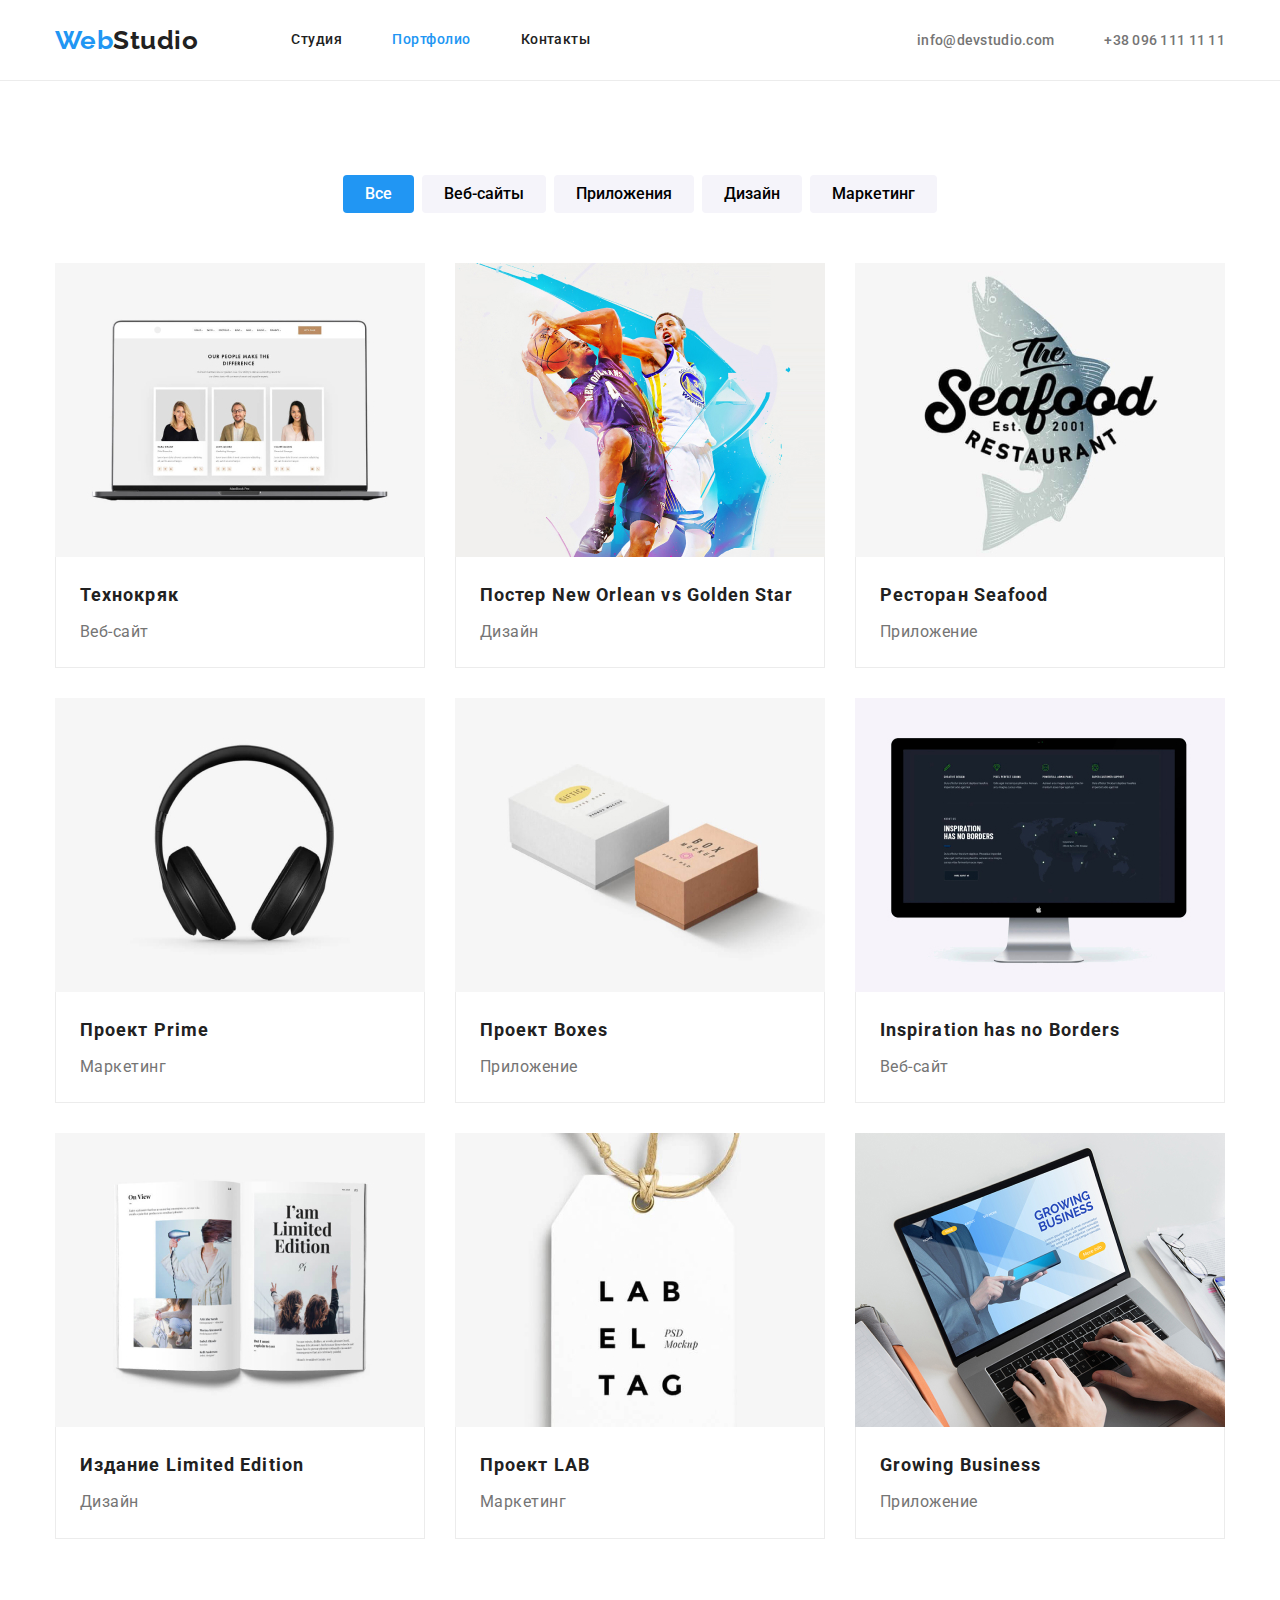
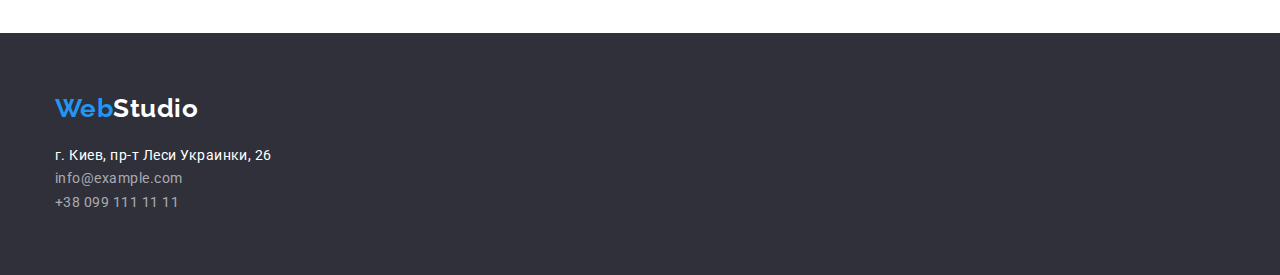
==== portfolio.html @ 9b33d383 "Initial commit" ====
<!DOCTYPE html>
<html lang="en">
<head>
  <meta charset="UTF-8">
  <meta http-equiv="X-UA-Compatible" content="IE=edge">
  <meta name="viewport" content="width=device-width, initial-scale=1.0">
  <title>Document</title>
  <link rel="stylesheet" href="https://cdnjs.cloudflare.com/ajax/libs/modern-normalize/1.0.0/modern-normalize.min.css" />
  <link href="https://fonts.googleapis.com/css2?family=Raleway:wght@700&family=Roboto:wght@400;500;700;900&display=swap"
    rel="stylesheet">
  <link rel="stylesheet" href="./css/styles.css">
</head>
<body>
  <header class="header-frame">
    <div class="container header-flex">
        <nav class="main-nav">
          <a class="logo logo-header" href="/">Web<span class="logo-accent-header">Studio</span></a>
          <ul class="navigation list">
            <li class="item" ><a href="./index.html">Студия</a></li>
            <li class="item" ><a class="current" href="./portfolio.html">Портфолио</a></li>
            <li class="item" ><a href="">Контакты</a></li>
          </ul>
        </nav>
        <ul class="contacts list">
          <li class="item">
            <a href="mailto:info@devstudio.com">info@devstudio.com</a>
          </li>
          <li class="item">
            <a href="tel:0961111111">+38 096 111 11 11</a>
          </li>
        </ul>
    </div>
  </header>

  <main>
    <h1 class="visually-hidden">Портфолио</h1>
    <section class="portfolio-container">  
      <div class="container">
        <ul class="filters list">
          <li class="button">
            <button class="list-btn current" type="button">Все</button>
          </li>
          <li class="button">
            <button class="list-btn" type="button">Веб-сайты</button>
          </li>
          <li class="button">
            <button class="list-btn" type="button">Приложения</button>
          </li>
          <li class="button">
            <button class="list-btn" type="button">Дизайн</button>
          </li>
          <li class="button">
            <button class="list-btn" type="button">Маркетинг</button>
          </li>
        </ul>

        <ul class="portfolio list">
            <li class="flex-element">
              <a href="">
                <img src="./img2/img.jpg" alt="веб-сайт Технокряк" width="370">
                <div class="portfolio-box"> 
                  <h3 class="portfolio-heder" >Технокряк</h3> 
                  <p class="portfolio-text">Веб-сайт</p>
                </div>
              </a>
            </li>
            <li class="flex-element">
              <a href="">
                <img src="./img2/img(1).jpg" alt="постер New Orlean vs Golden Star" width="370">
                <div class="portfolio-box">
                  <h3 class="portfolio-heder" >Постер New Orlean vs Golden Star</h3>
                  <p class="portfolio-text">Дизайн</p>
                </div>
              </a>
            </li>
            <li class="flex-element">
              <a href="">
                <img src="./img2/img(2).jpg" alt="приложение ресторан Seafood" width="370">
                <div class="portfolio-box">
                  <h3 class="portfolio-heder" >Ресторан Seafood</h3>
                  <p class="portfolio-text">Приложение</p>
                </div>
              </a>
            </li>
            <li class="flex-element">
              <a href="">
                <img src="./img2/img(3).jpg" alt="Проект Prime" width="370">
                <div class="portfolio-box">
                  <h3 class="portfolio-heder" >Проект Prime</h3>
                  <p class="portfolio-text">Маркетинг</p>
                </div>
              </a>
            </li>
            <li class="flex-element">
              <a href="">
                <img src="./img2/img(4).jpg" alt="Проект Boxes" width="370">
                <div class="portfolio-box">
                  <h3 class="portfolio-heder" >Проект Boxes</h3>
                  <p class="portfolio-text">Приложение</p>
                </div>
              </a>
            </li>
            <li class="flex-element">
              <a href="">
                <img src="./img2/img(5).jpg" alt="веб-сайт Inspiration has no Borders" width="370">
                <div class="portfolio-box">
                  <h3 class="portfolio-heder" >Inspiration has no Borders</h3>
                  <p class="portfolio-text">Веб-сайт</p>
                </div>
              </a>
            </li>
            <li class="flex-element">
              <a href="">
                <img src="./img2/img(6).jpg" alt="дизайн издания Limited Edition" width="370">
                <div class="portfolio-box">
                  <h3 class="portfolio-heder" >Издание Limited Edition</h3>
                  <p class="portfolio-text">Дизайн</p>
                </div>
              </a>
            </li>
            <li class="flex-element">
              <a href="">
                <img src="./img2/img(7).jpg" alt="Проект LAB" width="370">
                <div class="portfolio-box">
                  <h3 class="portfolio-heder" >Проект LAB</h3>
                  <p class="portfolio-text">Маркетинг</p>
                </div>
              </a>
            </li>
            <li class="flex-element">
              <a href="">
                <img src="./img2/img(8).jpg" alt="Приложение Growing Business" width="370">
                <div class="portfolio-box">
                  <h3 class="portfolio-heder" >Growing Business</h3>
                  <p class="portfolio-text">Приложение</p>
                </div>
              </a>
            </li>
          </ul>
      </div>
    </section>
  </main>

  <footer class="footer">
    <div class="container">
      <div class="footer-container">
        <a class="logo" href="/">Web<span class="logo-accent-footer">Studio</span></a>
        <address class="address"> г. Киев, пр-т Леси Украинки, 26
          <ul class="address-contacts list">
            <li>
              <a class="mail" href="mailto:info@example.com"> info@example.com</a>
            </li>
            <li>
              <a href="tel:+380991111111"> +38 099 111 11 11</a>
            </li>
          </ul>
        </address>
      </div>
    </div>
  </footer>
</body>
</html>
---- css/styles.css ----
:root {
  --main-font: "Roboto", sans-serif;
  --main-color: #757575;
  --accent-color: #2196f3;
  --background-color: #2f303a;
  --text-color: #212121;
  --white-text: #ffffff;
}

body {
  font-family: var(--main-font);
  letter-spacing: 0.03em;
  color: var(--main-color);
}

h1,
h2,
h3,
h4,
p,
ul {
  margin-top: 0;
  margin-bottom: 0;
}
ul,
ol {
  padding: 0;
}

img {
  display: block;
}

.container {
  width: 1200px;
  padding-left: 15px;
  padding-right: 15px;
  margin: 0 auto;
}

a {
  padding-left: 0;
  margin-top: 0;
  margin-bottom: 0;
  text-decoration: none;
}

.header-frame {
  border-bottom: 1px solid #ececec;
}

.header-flex {
  display: flex;
  align-items: center;
}

.main-nav {
  display: flex;
  align-items: center;
}

.list {
  list-style: none;
}

.logo {
  color: var(--accent-color);

  font-family: Raleway;
  font-weight: 700;
  font-size: 26px;
  line-height: 1.19;
  text-decoration: none;
}

.logo-header {
  margin-right: 93px;
}

.logo-accent-header {
  color: var(--text-color);
}

.navigation {
  display: flex;
}

.navigation .item:not(:last-child) {
  margin-right: 50px;
}

.navigation a {
  display: block;
  padding-top: 32px;
  padding-bottom: 32px;

  color: var(--text-color);

  text-decoration: none;
  font-weight: 500;
  font-size: 14px;
  line-height: 1.14;
}

.navigation a:hover,
.navigation a:focus {
  color: var(--accent-color);
}

.navigation .current {
  color: var(--accent-color);
}

.contacts {
  display: flex;
  margin-left: auto;
}

.contacts .item + .item {
  margin-left: 50px;
}

.contacts a {
  color: var(--main-color);

  text-decoration: none;
  font-weight: 500;
  font-size: 14px;
  line-height: 1.14;
  letter-spacing: 0.02em;
}

.contacts a:hover,
.contacts a:focus {
  color: var(--accent-color);
}

/*страница студии*/
h1 {
  margin-bottom: 30px;

  color: var(--white-text);

  font-weight: 900;
  font-size: 44px;
  line-height: 1.37;
  letter-spacing: 0.06em;
  text-transform: uppercase;
}

.hero {
  padding-top: 200px;
  padding-bottom: 200px;

  background-color: var(--background-color);

  text-align: center;
}

.hero-header {
  width: 696px;
  margin-right: auto;
  margin-left: auto;
}

.hero-btn {
  color: var(--white-text);
  background-color: #2196f3;

  font-family: var(--main-font);
  font-weight: 700;
  font-size: 16px;
  line-height: 1.9;
  letter-spacing: 0.06em;
  cursor: pointer;
}

.hero-btn:hover,
.hero-btn:focus {
  background-color: #188ce8;
}

.visually-hidden {
  position: absolute;
  width: 1px;
  height: 1px;
  margin: -1px;
  border: 0;
  padding: 0;

  white-space: nowrap;
  clip-path: inset(100%);
  clip: rect(0 0 0 0);
  overflow: hidden;
}

.features-list {
  display: flex;
}

.features-list .features-li + .features-li {
  margin-left: 30px;
}

.features {
  padding-top: 94px;
  padding-bottom: 94px;
}

.features-text {
  width: 270px;
  font-size: 14px;
  line-height: 1.7;
}

.features-heder {
  margin-bottom: 10px;

  color: var(--text-color);

  font-weight: 700;
  font-size: 14px;
  line-height: 1.14;
  text-decoration: none;
  text-transform: uppercase;
}

.business {
  padding-bottom: 94px;
}

h2 {
  margin-bottom: 50px;

  color: var(--text-color);

  font-weight: 700;
  font-size: 36px;
  line-height: 1.17;
  text-align: center;
  text-decoration: none;
}

.business-img {
  display: flex;
}

.business-img .img + .img {
  margin-left: 30px;
}

.command {
  background-color: #f5f4fa;

  padding-top: 94px;
  padding-bottom: 94px;
}

.command-list {
  display: flex;
}

.command-list .command-li + .command-li {
  margin-left: 30px;
}

.command-heder {
  margin-bottom: 10px;

  color: var(--text-color);

  font-weight: 500;
  font-size: 16px;
  line-height: 1.19;
}

.command-box {
  padding-top: 30px;
  padding-bottom: 30px;
  text-align: center;
}

.command-text {
  font-size: 16px;
  line-height: 1.19;
}

/* Футер */

.footer {
  padding-top: 60px;
  padding-bottom: 60px;

  background-color: var(--background-color);
}

.logo-accent-footer {
  color: var(--white-text);
}

.address {
  margin-top: 20px;

  color: var(--white-text);

  font-style: normal;
  font-size: 14px;
  line-height: 1.7;
  text-decoration: none;
}

.address-contacts a {
  padding-left: 0;

  color: rgba(255, 255, 255, 0.6);

  font-style: normal;
  font-size: 14px;
  line-height: 1.71;
  text-decoration: none;
}

.address-contacts a:hover,
.address-contacts a:focus {
  color: var(--accent-color);
}

.mail {
  margin-bottom: 9px;
}

/* Портфолио*/

.portfolio-container {
  padding-top: 94px;
  padding-bottom: 94px;
}

.filters {
  display: flex;
  justify-content: center;
  margin-bottom: 50px;
}

.container .button + .button {
  margin-left: 8px;
}

.list-btn {
  background: #f5f4fa;

  font-family: var(--main-font);
  font-weight: 500;
  font-size: 16px;
  line-height: 1.6;
  cursor: pointer;
  border: none;
  border-radius: 4px;
  padding: 6px 22px;
  text-align: center;
}

.list-btn:hover,
.list-btn:focus {
  color: var(--white-text);
  background-color: var(--accent-color);
}

.filters .current {
  color: var(--white-text);
  background-color: var(--accent-color);
}

.portfolio {
  display: flex;
  flex-wrap: wrap;
}

.flex-element {
  margin-right: 30px;
  margin-bottom: 30px;
}

.flex-element:nth-child(3n) {
  margin-right: 0;
}

.flex-element:nth-last-child(-n + 3) {
  margin-bottom: 0;
}

.portfolio-box {
  padding: 20px 24px 20px 24px;
  border-right: 1px solid #ececec;
  border-bottom: 1px solid #ececec;
  border-left: 1px solid #ececec;
}
.portfolio-heder {
  margin-bottom: 4px;

  color: var(--text-color);

  font-weight: 700;
  font-size: 18px;
  line-height: 2;
  letter-spacing: 0.06em;
}

.portfolio-text {
  color: var(--main-color);

  font-size: 16px;
  line-height: 1.9;
}
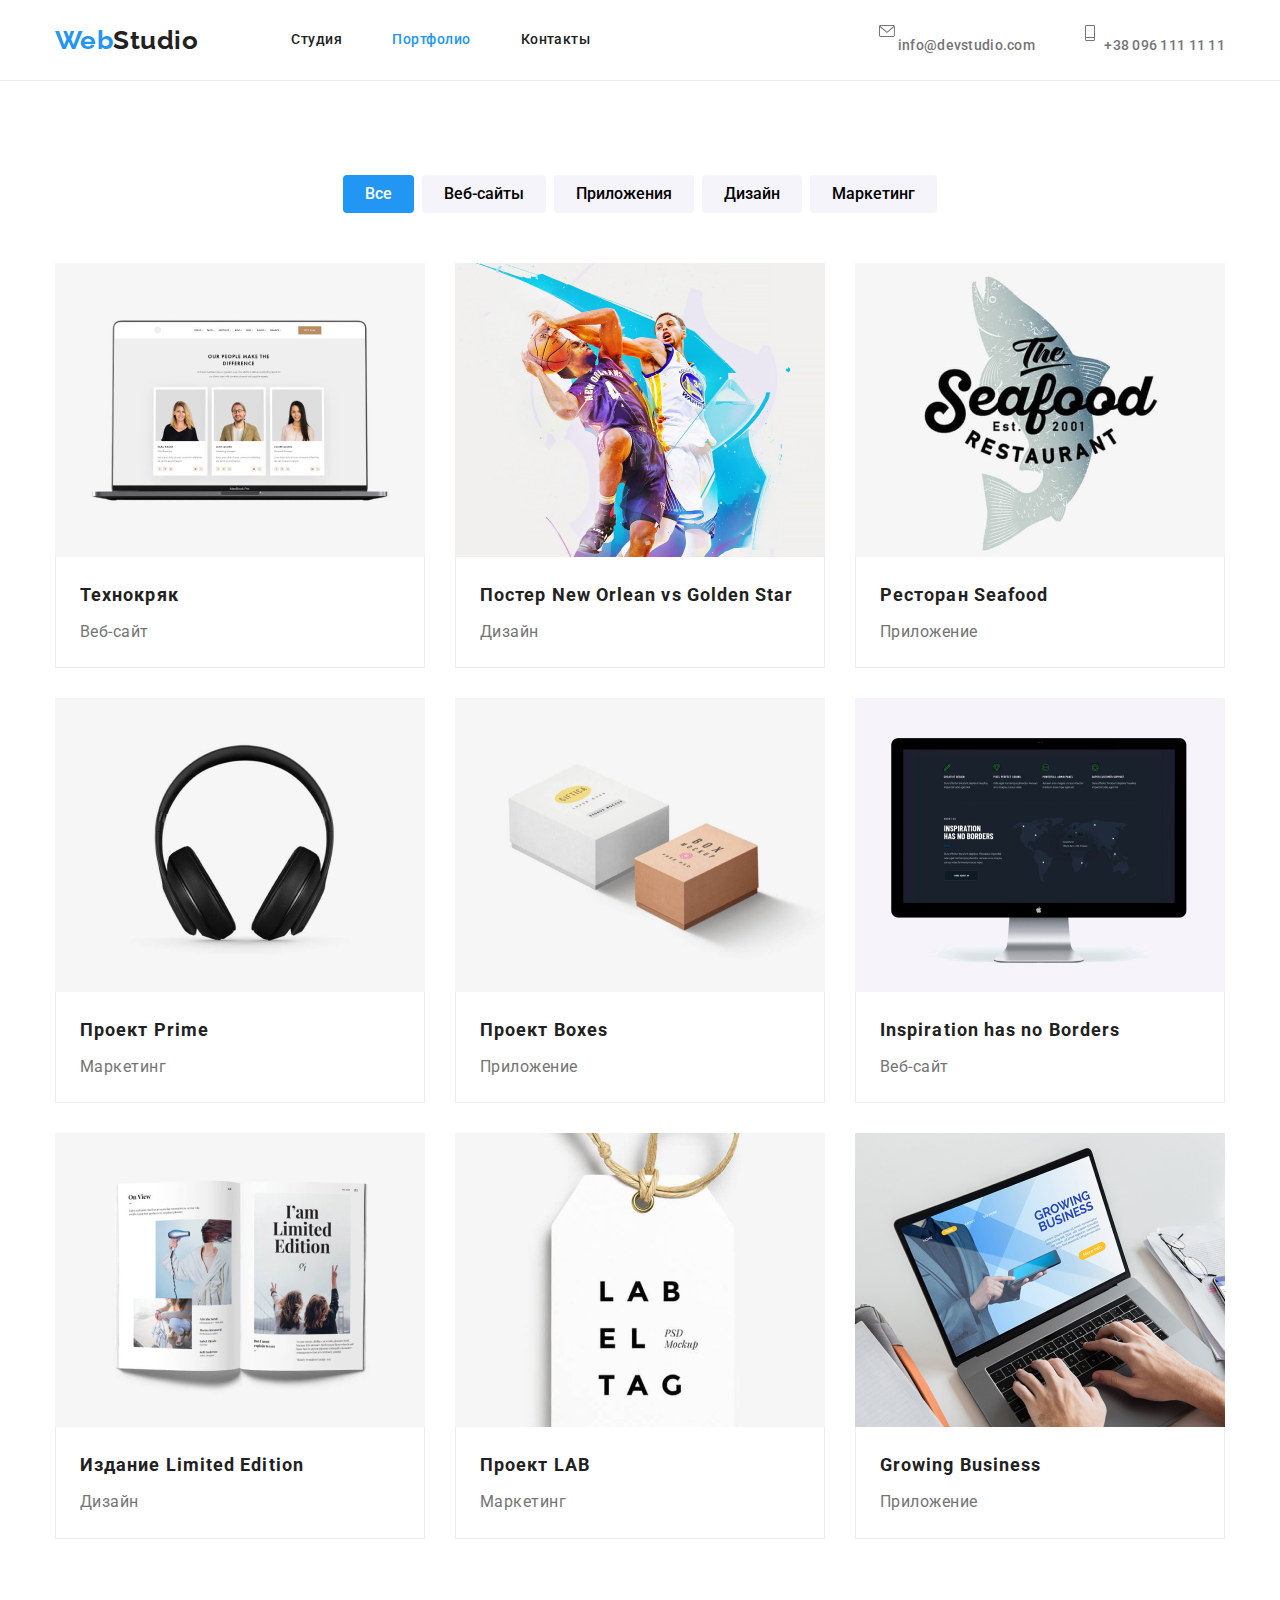
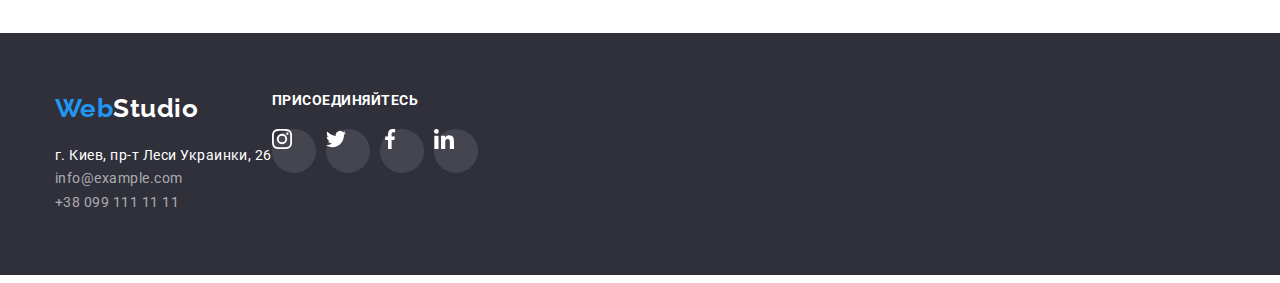
==== commit 3b12e1f8: "html+css+svg недоделано" ====
--- a/portfolio.html
+++ b/portfolio.html
@@ -23,10 +23,18 @@
         </nav>
         <ul class="contacts list">
           <li class="item">
-            <a href="mailto:info@devstudio.com">info@devstudio.com</a>
+            <a href="mailto:info@devstudio.com">
+              <svg class="mail">
+                <use href="./img/sprayt.svg#icon-envelope-hover-1-1" width="16" height="12"></use>
+              </svg>
+              info@devstudio.com</a>
           </li>
           <li class="item">
-            <a href="tel:0961111111">+38 096 111 11 11</a>
+            <a href="tel:0961111111">
+              <svg class="mail">
+                <use href="./img/sprayt.svg#icon-Vector" width="10" height="16"></use>
+              </svg>
+              +38 096 111 11 11</a>
           </li>
         </ul>
     </div>
@@ -142,9 +150,9 @@
   </main>
 
   <footer class="footer">
-    <div class="container">
-      <div class="footer-container">
-        <a class="logo" href="/">Web<span class="logo-accent-footer">Studio</span></a>
+    <div class="footer-container container">
+      <div>
+        <a class="logo " href="/">Web<span class="logo-accent-footer">Studio</span></a>
         <address class="address"> г. Киев, пр-т Леси Украинки, 26
           <ul class="address-contacts list">
             <li>
@@ -156,7 +164,41 @@
           </ul>
         </address>
       </div>
+      <div>
+        <h3 class="footer-header">присоединяйтесь</h3>
+        <ul class="footer-list list">
+          <li class="footer-li">
+            <a class="social-footer" href="">
+              <svg class="instagram">
+                <use href="./img/sprayt.svg#icon-instagram" width="20" height="20"></use>
+              </svg>
+            </a>
+          </li>
+          <li class="footer-li">
+            <a class="social-footer" href="">
+              <svg class="twitter">
+                <use href="./img/sprayt.svg#icon-twitter" width="20" height="20"></use>
+              </svg>
+            </a>
+          </li>
+          <li class="footer-li">
+            <a class="social-footer" href="">
+              <svg class="facebook">
+                <use href="./img/sprayt.svg#icon-facebook" width="20" height="20"></use>
+              </svg>
+            </a>
+          </li>
+          <li class="footer-li">
+            <a class="social-footer" href="">
+              <svg class="linkedin">
+                <use href="./img/sprayt.svg#icon-linkedin" width="20" height="20"></use>
+              </svg>
+            </a>
+          </li>
+        </ul>
+      </div>
     </div>
   </footer>
-</body>
-</html>+  </body>
+  
+  </html>--- a/css/styles.css
+++ b/css/styles.css
@@ -133,6 +133,13 @@
 .contacts a:hover,
 .contacts a:focus {
   color: var(--accent-color);
+  fill: var(--accent-color);
+}
+
+.mail {
+  width: 16px;
+  height: 16px;
+  fill: currentColor;
 }
 
 /*страница студии*/
@@ -153,6 +160,15 @@
   padding-bottom: 200px;
 
   background-color: var(--background-color);
+  background-image: linear-gradient(
+      to right,
+      rgba(0, 0, 0, 0.4),
+      rgba(0, 0, 0, 0.4)
+    ),
+    url(../img/фон.jpg);
+  background-repeat: no-repeat;
+  background-position: center;
+  height: 600px;
 
   text-align: center;
 }
@@ -207,6 +223,13 @@
   padding-bottom: 94px;
 }
 
+.vector {
+  width: 270px;
+  height: 120;
+  background-color: #f5f4fa;
+  margin-bottom: 30px;
+}
+
 .features-text {
   width: 270px;
   font-size: 14px;
@@ -285,6 +308,61 @@
   line-height: 1.19;
 }
 
+.social-command {
+  display: flex;
+  justify-content: center;
+  margin-top: 16px;
+}
+
+.social-command .link-size + .link-size {
+  padding-left: 10px;
+}
+
+.social {
+  padding: 0;
+  border: none;
+  display: block;
+  width: 44px;
+  height: 44px;
+  fill: #afb1b8;
+  border-radius: 50%;
+}
+
+.social:hover,
+.social:focus {
+  fill: var(--white-text);
+  background-color: var(--accent-color);
+}
+
+.clients {
+  padding-top: 94px;
+  padding-bottom: 94px;
+}
+
+.clients-list {
+  display: flex;
+  justify-content: center;
+}
+
+.clients-list .clients-li + .clients-li {
+  margin-left: 30px;
+}
+
+.clients-logo {
+  width: 170px;
+  height: 92px;
+  fill: #afb1b8;
+  border: 1px solid #afb1b8;
+  box-sizing: border-box;
+  border-radius: 4px;
+}
+
+.clients-logo:hover,
+.clients-logo:focus {
+  fill: var(--accent-color);
+  border: 1px solid var(--accent-color);
+}
+
 /* Футер */
 
 .footer {
@@ -294,6 +372,14 @@
   background-color: var(--background-color);
 }
 
+.footer-container {
+  display: flex;
+}
+
+.footer-section {
+  margin-right: 70px;
+}
+
 .logo-accent-footer {
   color: var(--white-text);
 }
@@ -327,6 +413,42 @@
 
 .mail {
   margin-bottom: 9px;
+}
+
+.footer-header {
+  font-weight: 700;
+  font-size: 14px;
+  line-height: 1.14;
+  text-transform: uppercase;
+
+  color: #ffffff;
+}
+
+.footer-list {
+  display: flex;
+  margin-top: 20px;
+}
+
+.social-footer {
+  padding: 0;
+  border: none;
+  display: block;
+  width: 44px;
+  height: 44px;
+  fill: var(--white-text);
+  background-color: rgba(255, 255, 255, 0.1);
+  border-radius: 50%;
+  justify-content: center;
+  align-items: center;
+}
+
+.social-footer:hover,
+.social-footer:focus {
+  background-color: var(--accent-color);
+}
+
+.footer-list .footer-li + .footer-li {
+  padding-left: 10px;
 }
 
 /* Портфолио*/
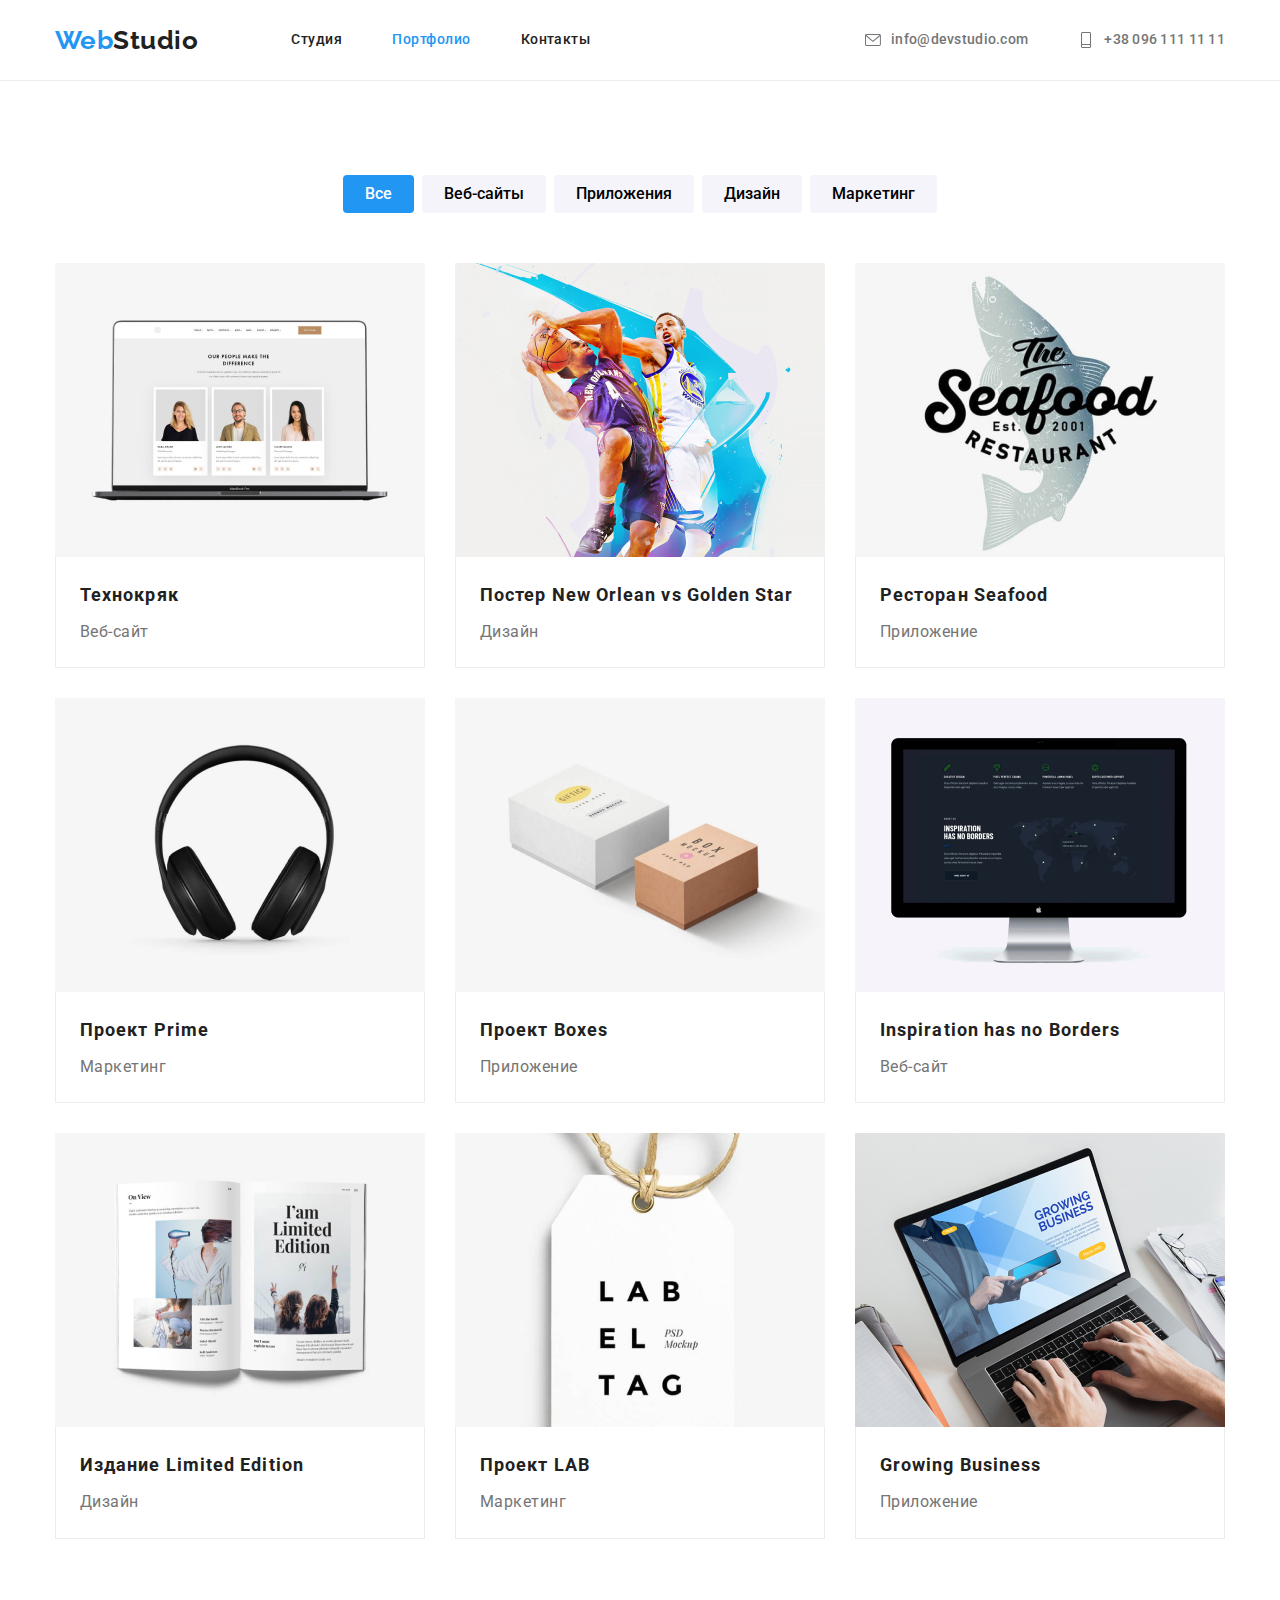
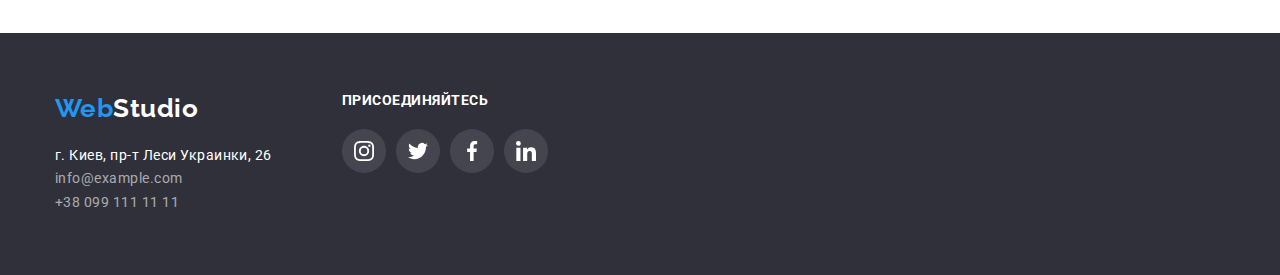
==== commit 27b47969: "html+css+svg" ====
--- a/portfolio.html
+++ b/portfolio.html
@@ -23,16 +23,16 @@
         </nav>
         <ul class="contacts list">
           <li class="item">
-            <a href="mailto:info@devstudio.com">
-              <svg class="mail">
-                <use href="./img/sprayt.svg#icon-envelope-hover-1-1" width="16" height="12"></use>
+            <a class="mail-item" href="mailto:info@devstudio.com">
+              <svg class="mail"  width="16" height="16">
+                <use href="./img/sprayt.svg#icon-envelope-hover-1-1"></use>
               </svg>
               info@devstudio.com</a>
           </li>
           <li class="item">
-            <a href="tel:0961111111">
-              <svg class="mail">
-                <use href="./img/sprayt.svg#icon-Vector" width="10" height="16"></use>
+            <a class="mail-item" href="tel:0961111111">
+              <svg class="mail"  width="16" height="16">
+                <use href="./img/sprayt.svg#icon-Vector"></use>
               </svg>
               +38 096 111 11 11</a>
           </li>
@@ -151,12 +151,12 @@
 
   <footer class="footer">
     <div class="footer-container container">
-      <div>
+      <div class="footer-section">
         <a class="logo " href="/">Web<span class="logo-accent-footer">Studio</span></a>
         <address class="address"> г. Киев, пр-т Леси Украинки, 26
           <ul class="address-contacts list">
             <li>
-              <a class="mail" href="mailto:info@example.com"> info@example.com</a>
+              <a class="footer-mail" href="mailto:info@example.com"> info@example.com</a>
             </li>
             <li>
               <a href="tel:+380991111111"> +38 099 111 11 11</a>
@@ -164,34 +164,34 @@
           </ul>
         </address>
       </div>
-      <div>
+      <div class="footer-section">
         <h3 class="footer-header">присоединяйтесь</h3>
         <ul class="footer-list list">
           <li class="footer-li">
             <a class="social-footer" href="">
-              <svg class="instagram">
-                <use href="./img/sprayt.svg#icon-instagram" width="20" height="20"></use>
-              </svg>
-            </a>
-          </li>
-          <li class="footer-li">
-            <a class="social-footer" href="">
-              <svg class="twitter">
-                <use href="./img/sprayt.svg#icon-twitter" width="20" height="20"></use>
-              </svg>
-            </a>
-          </li>
-          <li class="footer-li">
-            <a class="social-footer" href="">
-              <svg class="facebook">
-                <use href="./img/sprayt.svg#icon-facebook" width="20" height="20"></use>
-              </svg>
-            </a>
-          </li>
-          <li class="footer-li">
-            <a class="social-footer" href="">
-              <svg class="linkedin">
-                <use href="./img/sprayt.svg#icon-linkedin" width="20" height="20"></use>
+              <svg class="socials-icon" width="20" height="20">
+                <use href="./img/sprayt.svg#icon-instagram"></use>
+              </svg>
+            </a>
+          </li>
+          <li class="footer-li">
+            <a class="social-footer" href="">
+              <svg class="socials-icon" width="20" height="20">
+                <use href="./img/sprayt.svg#icon-twitter"></use>
+              </svg>
+            </a>
+          </li>
+          <li class="footer-li">
+            <a class="social-footer" href="">
+              <svg class="socials-icon" width="20" height="20">
+                <use href="./img/sprayt.svg#icon-facebook"></use>
+              </svg>
+            </a>
+          </li>
+          <li class="footer-li">
+            <a class="social-footer" href="">
+              <svg class="socials-icon" width="20" height="20">
+                <use href="./img/sprayt.svg#icon-linkedin"></use>
               </svg>
             </a>
           </li>
--- a/css/styles.css
+++ b/css/styles.css
@@ -136,10 +136,20 @@
   fill: var(--accent-color);
 }
 
+.mail-item {
+  display: flex;
+  justify-content: center;
+  align-items: center;
+}
+
 .mail {
+  display: flex;
+  justify-content: center;
+  align-items: center;
   width: 16px;
   height: 16px;
   fill: currentColor;
+  margin-right: 10px;
 }
 
 /*страница студии*/
@@ -224,10 +234,14 @@
 }
 
 .vector {
+  display: flex;
+  justify-content: center;
+  align-items: center;
   width: 270px;
-  height: 120;
+  height: 120px;
   background-color: #f5f4fa;
   margin-bottom: 30px;
+  border-radius: 4px;
 }
 
 .features-text {
@@ -319,9 +333,9 @@
 }
 
 .social {
-  padding: 0;
-  border: none;
-  display: block;
+  display: flex;
+  justify-content: center;
+  align-items: center;
   width: 44px;
   height: 44px;
   fill: #afb1b8;
@@ -334,6 +348,12 @@
   background-color: var(--accent-color);
 }
 
+.socials-icon {
+  display: flex;
+  justify-content: center;
+  align-items: center;
+}
+
 .clients {
   padding-top: 94px;
   padding-bottom: 94px;
@@ -348,17 +368,23 @@
   margin-left: 30px;
 }
 
-.clients-logo {
-  width: 170px;
-  height: 92px;
+.clients-link {
+  display: flex;
+  justify-content: center;
+  align-items: center;
+
+  color: #afb1b8;
   fill: #afb1b8;
   border: 1px solid #afb1b8;
   box-sizing: border-box;
   border-radius: 4px;
-}
-
-.clients-logo:hover,
-.clients-logo:focus {
+
+  width: 170px;
+  height: 92px;
+}
+
+.clients-link:hover,
+.clients-link:focus {
   fill: var(--accent-color);
   border: 1px solid var(--accent-color);
 }
@@ -411,7 +437,7 @@
   color: var(--accent-color);
 }
 
-.mail {
+.footer-mail {
   margin-bottom: 9px;
 }
 
@@ -430,16 +456,14 @@
 }
 
 .social-footer {
-  padding: 0;
-  border: none;
-  display: block;
+  display: flex;
+  align-items: center;
+  justify-content: center;
   width: 44px;
   height: 44px;
   fill: var(--white-text);
   background-color: rgba(255, 255, 255, 0.1);
   border-radius: 50%;
-  justify-content: center;
-  align-items: center;
 }
 
 .social-footer:hover,
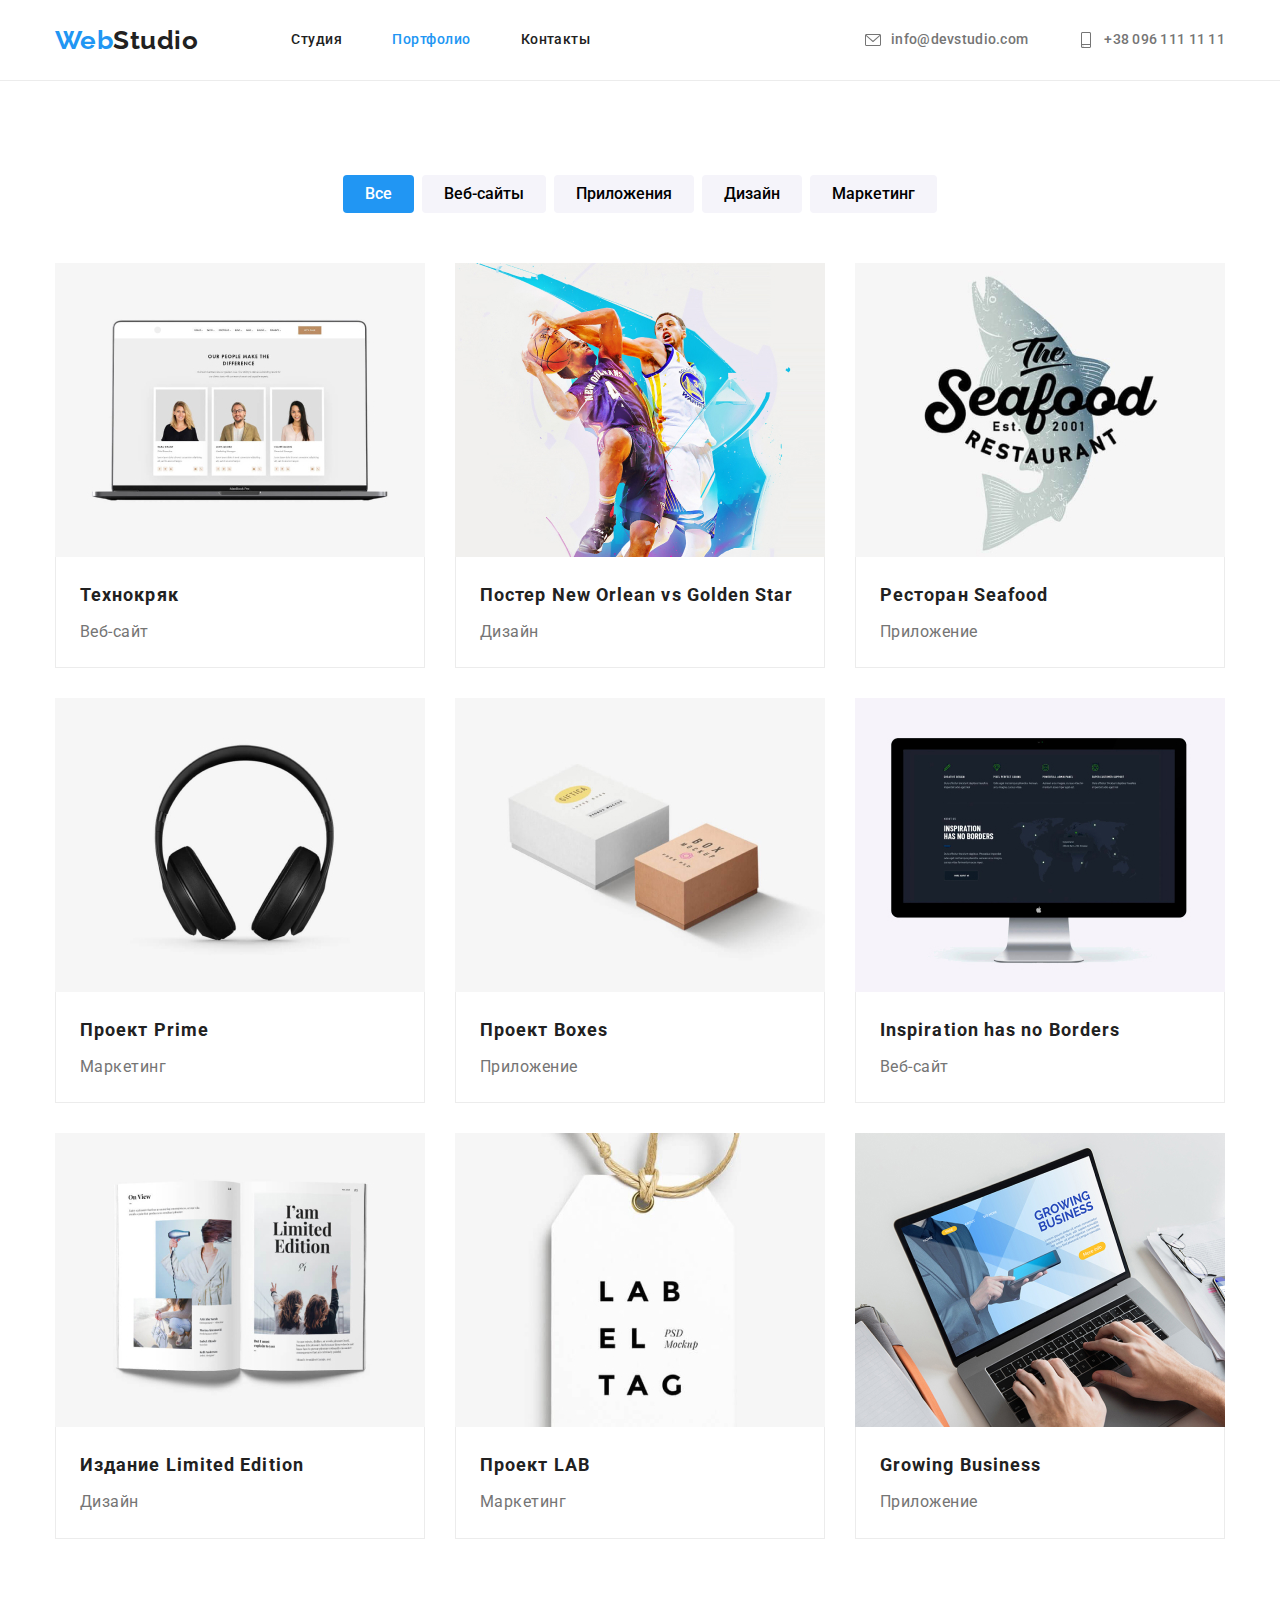
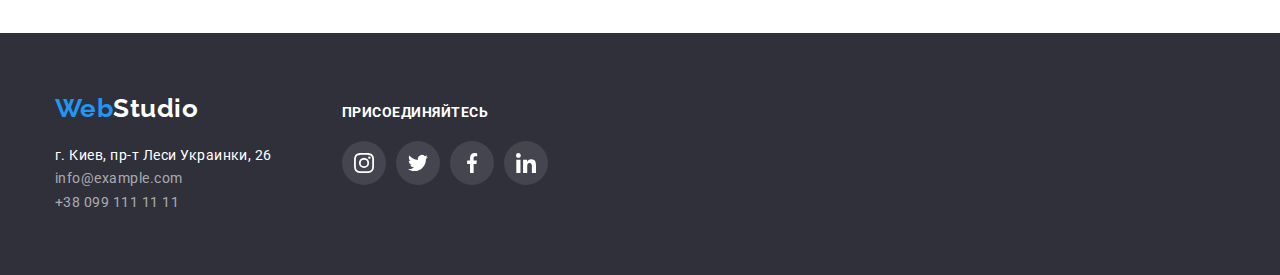
==== commit ca02a407: "правки svg" ====
--- a/portfolio.html
+++ b/portfolio.html
@@ -25,14 +25,14 @@
           <li class="item">
             <a class="mail-item" href="mailto:info@devstudio.com">
               <svg class="mail"  width="16" height="16">
-                <use href="./img/sprayt.svg#icon-envelope-hover-1-1"></use>
+                <use href="./img/sprayt.svg#icon-envelope-hover-1"></use>
               </svg>
               info@devstudio.com</a>
           </li>
           <li class="item">
             <a class="mail-item" href="tel:0961111111">
               <svg class="mail"  width="16" height="16">
-                <use href="./img/sprayt.svg#icon-Vector"></use>
+                <use href="./img/sprayt.svg#icon-smartphone-1"></use>
               </svg>
               +38 096 111 11 11</a>
           </li>
@@ -170,28 +170,28 @@
           <li class="footer-li">
             <a class="social-footer" href="">
               <svg class="socials-icon" width="20" height="20">
-                <use href="./img/sprayt.svg#icon-instagram"></use>
-              </svg>
-            </a>
-          </li>
-          <li class="footer-li">
-            <a class="social-footer" href="">
-              <svg class="socials-icon" width="20" height="20">
-                <use href="./img/sprayt.svg#icon-twitter"></use>
-              </svg>
-            </a>
-          </li>
-          <li class="footer-li">
-            <a class="social-footer" href="">
-              <svg class="socials-icon" width="20" height="20">
-                <use href="./img/sprayt.svg#icon-facebook"></use>
-              </svg>
-            </a>
-          </li>
-          <li class="footer-li">
-            <a class="social-footer" href="">
-              <svg class="socials-icon" width="20" height="20">
-                <use href="./img/sprayt.svg#icon-linkedin"></use>
+                <use href="./img/sprayt.svg#icon-instagram-2-1"></use>
+              </svg>
+            </a>
+          </li>
+          <li class="footer-li">
+            <a class="social-footer" href="">
+              <svg class="socials-icon" width="20" height="20">
+                <use href="./img/sprayt.svg#icon-Group-1"></use>
+              </svg>
+            </a>
+          </li>
+          <li class="footer-li">
+            <a class="social-footer" href="">
+              <svg class="socials-icon" width="20" height="20">
+                <use href="./img/sprayt.svg#icon-facebook-1-1"></use>
+              </svg>
+            </a>
+          </li>
+          <li class="footer-li">
+            <a class="social-footer" href="">
+              <svg class="socials-icon" width="20" height="20">
+                <use href="./img/sprayt.svg#icon-linkedin-1"></use>
               </svg>
             </a>
           </li>
--- a/css/styles.css
+++ b/css/styles.css
@@ -178,9 +178,14 @@
     url(../img/фон.jpg);
   background-repeat: no-repeat;
   background-position: center;
+
+  width: 1600px;
   height: 600px;
+  margin-right: auto;
+  margin-left: auto;
 
   text-align: center;
+  
 }
 
 .hero-header {
@@ -301,6 +306,14 @@
   margin-left: 30px;
 }
 
+.command-li {
+  background-color: #FFFFFF;
+  box-shadow: 0px 1px 3px rgba(0, 0, 0, 0.12),
+  0px 1px 1px rgba(0, 0, 0, 0.14),
+  0px 2px 1px rgba(0, 0, 0, 0.2);
+  border-radius: 0px 0px 4px 4px;
+}
+
 .command-heder {
   margin-bottom: 10px;
 
@@ -329,7 +342,7 @@
 }
 
 .social-command .link-size + .link-size {
-  padding-left: 10px;
+  margin-left: 10px;
 }
 
 .social {
@@ -400,6 +413,7 @@
 
 .footer-container {
   display: flex;
+  align-items: baseline;
 }
 
 .footer-section {
@@ -472,7 +486,7 @@
 }
 
 .footer-list .footer-li + .footer-li {
-  padding-left: 10px;
+  margin-left: 10px;
 }
 
 /* Портфолио*/
@@ -510,6 +524,9 @@
 .list-btn:focus {
   color: var(--white-text);
   background-color: var(--accent-color);
+  box-shadow: 0px 3px 1px rgba(0, 0, 0, 0.1),
+  0px 1px 2px rgba(0, 0, 0, 0.08),
+  0px 2px 2px rgba(0, 0, 0, 0.12);
 }
 
 .filters .current {
@@ -527,6 +544,11 @@
   margin-bottom: 30px;
 }
 
+.flex-element:hover{
+  box-shadow: 0px 1px 1px rgba(0, 0, 0, 0.12),
+  0px 4px 4px rgba(0, 0, 0, 0.06),
+  1px 4px 6px rgba(0, 0, 0, 0.16);
+}
 .flex-element:nth-child(3n) {
   margin-right: 0;
 }
